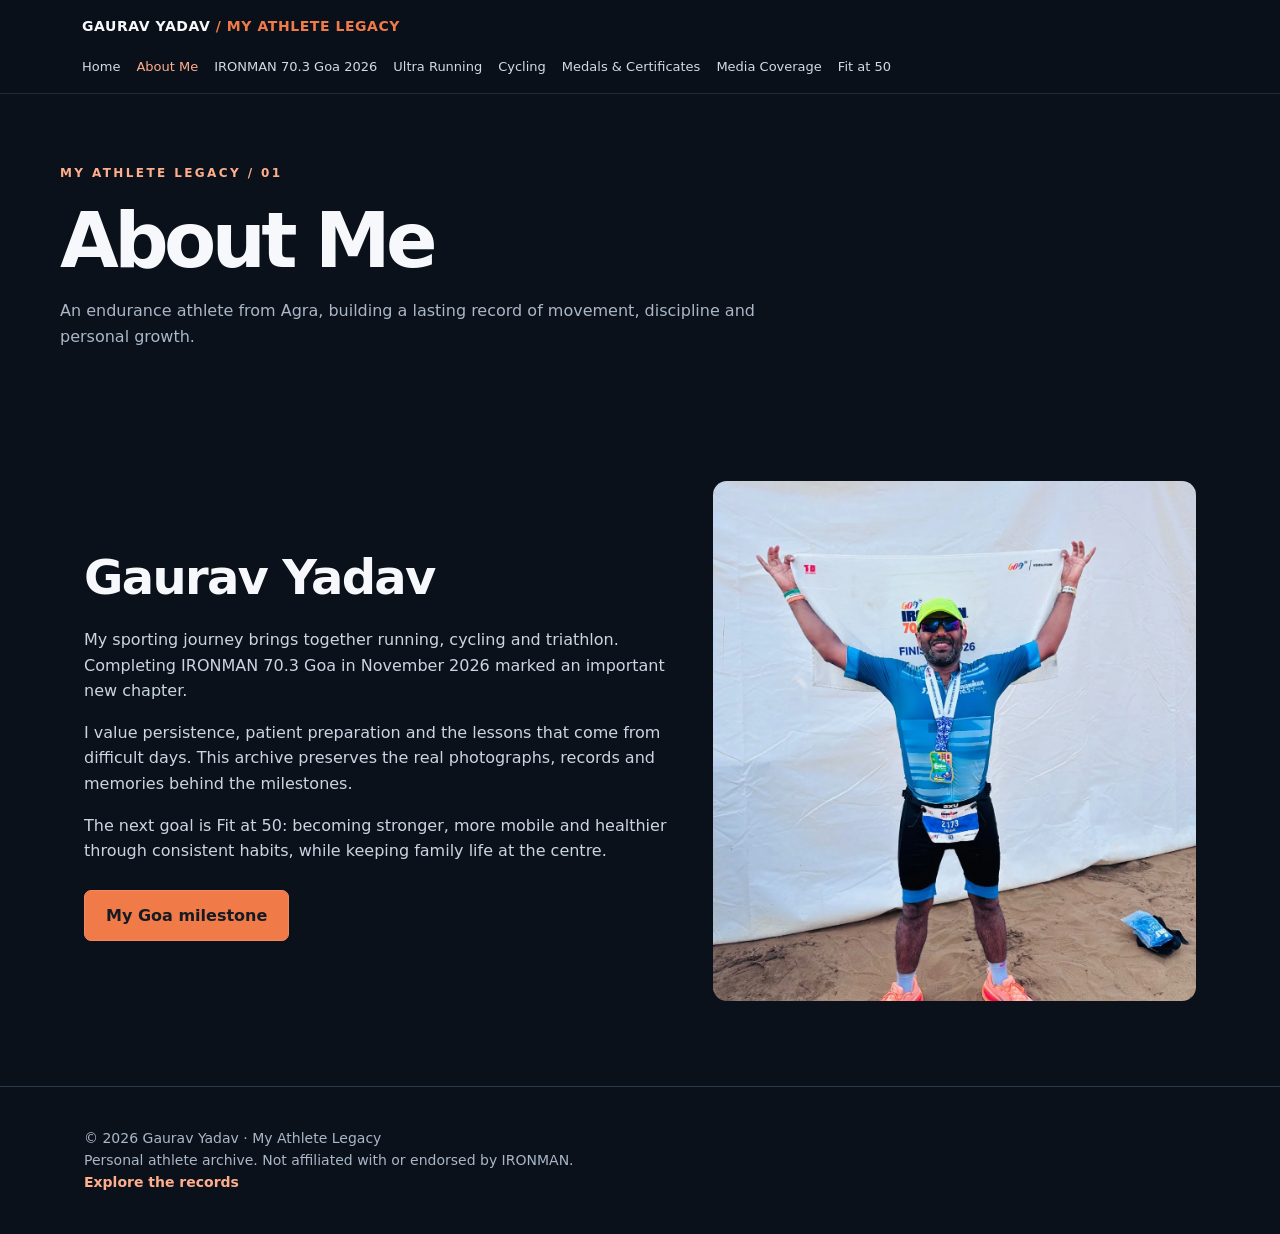
==== about.html @ 957e0de1 "Publish verified eight-page My Athlete Legacy website with actual race photos" ====
<!doctype html><html lang="en"><head><meta charset="utf-8"><meta name="viewport" content="width=device-width,initial-scale=1"><meta name="theme-color" content="#0a111b"><meta name="description" content="Meet Gaurav Yadav, an endurance athlete from Agra."><title>About Me | Gaurav Yadav</title><link rel="stylesheet" href="styles.css"></head><body><a class="skip" href="#main">Skip to content</a><header><div class="nav"><a class="brand" href="index.html">GAURAV YADAV <span>/ MY ATHLETE LEGACY</span></a><button class="menu-toggle" aria-expanded="false" aria-controls="navigation">Menu</button><nav id="navigation" aria-label="Main navigation"><a href="index.html">Home</a><a href="about.html" aria-current="page">About Me</a><a href="ironman-goa-2026.html">IRONMAN 70.3 Goa 2026</a><a href="ultra-running.html">Ultra Running</a><a href="cycling.html">Cycling</a><a href="medals-certificates.html">Medals & Certificates</a><a href="media.html">Media Coverage</a><a href="fit-at-50.html">Fit at 50</a></nav></div></header><main id="main"><div class="pagehead wrap"><div class="eyebrow">My Athlete Legacy / 01</div><h1>About Me</h1><p>An endurance athlete from Agra, building a lasting record of movement, discipline and personal growth.</p></div><section><div class="wrap"><div class="split"><div class="story"><h2>Gaurav Yadav</h2><p>My sporting journey brings together running, cycling and triathlon. Completing IRONMAN 70.3 Goa in November 2026 marked an important new chapter.</p><p>I value persistence, patient preparation and the lessons that come from difficult days. This archive preserves the real photographs, records and memories behind the milestones.</p><p>The next goal is Fit at 50: becoming stronger, more mobile and healthier through consistent habits, while keeping family life at the centre.</p><a class="btn" href="ironman-goa-2026.html">My Goa milestone</a></div><a href="assets/hero.webp" target="_blank" rel="noopener"><img class="" src="assets/hero.webp" alt="Gaurav Yadav wearing his finisher medal at the Goa venue" loading="lazy"></a></div></div></section></main><footer><div class="wrap">© 2026 Gaurav Yadav · My Athlete Legacy<br>Personal athlete archive. Not affiliated with or endorsed by IRONMAN.<br><a class="section-link" href="medals-certificates.html">Explore the records</a></div></footer><script src="site.js" defer></script></body></html>
---- styles.css ----
:root{--bg:#0a111b;--panel:#111e2c;--muted:#aab7c7;--accent:#f07a48;--line:#2c3b4b}*{box-sizing:border-box}html{scroll-behavior:smooth}body{margin:0;background:var(--bg);color:#f6f8fb;font-family:system-ui,-apple-system,Segoe UI,sans-serif;line-height:1.6}a{color:inherit;text-decoration:none}img{max-width:100%;display:block}header{position:sticky;top:0;z-index:10;background:#0a111be8;backdrop-filter:blur(14px);border-bottom:1px solid #ffffff1c}.nav{max-width:1160px;margin:auto;padding:15px 22px;display:flex;align-items:center;justify-content:space-between;gap:15px}.brand{font-weight:850;letter-spacing:.04em}.brand span{color:var(--accent)}nav{display:flex;gap:20px;flex-wrap:wrap}nav a{font-size:13px;color:#d1dbe6}nav a:hover{color:var(--accent)}.hero{min-height:690px;position:relative;display:flex;align-items:center;background:linear-gradient(90deg,#07101df2 0%,#07101dc9 40%,#07101d12 100%),url('assets/hero.webp') center 38%/cover}.wrap{max-width:1160px;margin:auto;padding:0 24px}.hero .wrap{width:100%}.eyebrow{color:#ffae8b;text-transform:uppercase;font-size:12px;letter-spacing:.2em;font-weight:800}h1{font-size:clamp(44px,7vw,94px);line-height:1.04;letter-spacing:-.06em;margin:18px 0;max-width:790px}h2{font-size:clamp(30px,4vw,48px);line-height:1.15;letter-spacing:-.035em;margin:10px 0 22px}h3{margin:8px 0;font-size:21px}.hero p{font-size:19px;max-width:560px;color:#e2e7ee}.btn{display:inline-block;border:1px solid #f08a62;background:var(--accent);color:#161b23;padding:12px 21px;border-radius:7px;font-weight:800;margin:10px 10px 0 0}.btn.secondary{background:#0a111b9c;color:white;border-color:#b4c0cf}.stats{display:grid;grid-template-columns:repeat(4,1fr);gap:1px;background:var(--line);border:1px solid var(--line);border-radius:12px;overflow:hidden;margin-top:-42px;position:relative;z-index:2}.stat{background:var(--panel);padding:25px 16px;text-align:center}.stat b{font-size:clamp(20px,3vw,34px);display:block;line-height:1.3}.stat small{color:var(--muted)}section{padding:85px 0}.intro{color:var(--muted);max-width:740px;font-size:17px}.split{display:grid;grid-template-columns:1.1fr .9fr;gap:38px;align-items:center}.split img{border-radius:14px;max-height:520px;width:100%;object-fit:cover}.story p{color:#cbd5e1}.cards{display:grid;grid-template-columns:repeat(3,1fr);gap:18px}.card{background:var(--panel);border:1px solid var(--line);border-radius:12px;overflow:hidden}.card img{width:100%;height:260px;object-fit:cover}.card .content{padding:22px}.card p{color:var(--muted);margin:0}.timing{width:100%;border-collapse:collapse;max-width:680px}.timing td{padding:14px 10px;border-bottom:1px solid var(--line)}.timing td:last-child{text-align:right;font-weight:800}.gallery{display:grid;grid-template-columns:repeat(4,1fr);gap:10px}.gallery a{overflow:hidden;border-radius:9px;background:var(--panel)}.gallery img{height:230px;width:100%;object-fit:cover;transition:transform .25s}.gallery img:hover{transform:scale(1.04)}.gallery a:first-child{grid-column:span 2;grid-row:span 2}.gallery a:first-child img{height:470px}.section-dark{background:#0e1a28}.document{display:grid;grid-template-columns:1fr 1fr;gap:24px}.document figure{margin:0;background:var(--panel);padding:12px;border-radius:12px}.document img{width:100%;height:390px;object-fit:contain;background:#1b2430}.document figcaption{color:var(--muted);padding:12px 4px;font-size:14px}.future{border:1px solid var(--line);padding:28px;border-radius:12px;background:linear-gradient(135deg,#19283b,#0b1420)}footer{padding:40px 0;border-top:1px solid var(--line);color:var(--muted);font-size:14px}.note{font-size:13px;color:var(--muted)}@media(max-width:760px){nav{gap:9px}nav a{font-size:11px}.brand{font-size:13px}.hero{min-height:640px;background:linear-gradient(0deg,#07101df5,#07101d60),url('assets/hero.webp') 55% center/cover}.stats{grid-template-columns:repeat(2,1fr)}.split,.document{grid-template-columns:1fr}.cards{grid-template-columns:1fr}.gallery{grid-template-columns:repeat(2,1fr)}.gallery a:first-child{grid-column:span 2;grid-row:span 1}.gallery a:first-child img{height:320px}.gallery img{height:190px}section{padding:60px 0}}

.nav{flex-wrap:wrap}.brand{font-size:14px}nav{gap:16px;width:100%;padding-top:5px}nav a[aria-current=page]{color:#ffae8b}a:focus-visible,button:focus-visible{outline:3px solid #ffae8b;outline-offset:5px}.skip{position:absolute;left:-9999px}.skip:focus{left:20px;top:10px;z-index:99;background:#fff;color:#000;padding:10px}.pagehead{padding:70px 0 30px}.pagehead h1{font-size:clamp(40px,6vw,76px)}.pagehead p{max-width:740px;color:var(--muted)}.full-image{width:100%;max-height:680px;object-fit:contain;background:#142131;border-radius:12px}.gallery a:first-child{grid-column:auto;grid-row:auto}.gallery a:first-child img{height:230px}.menu-toggle{display:none;background:transparent;color:white;border:1px solid var(--line);border-radius:5px;padding:8px 12px;font:inherit}.archive-note{border-left:3px solid var(--accent);padding:10px 18px;color:var(--muted)}.card a{display:block}.section-link{color:#ffae8b;font-weight:700}.stats{margin-bottom:30px}section{scroll-margin-top:140px}@media(max-width:760px){.menu-toggle{display:block}nav{display:none;flex-direction:column;gap:0}nav.open{display:flex}nav a{font-size:14px;padding:10px 0}.nav{padding:12px 18px}.brand{max-width:245px;font-size:12px}.hero{min-height:630px}.gallery a:first-child img,.gallery img{height:210px}.wrap{padding-left:20px;padding-right:20px}.document img{height:auto;max-height:650px}.pagehead{padding-top:40px}.timing td{font-size:14px;padding:12px 5px}}@media(prefers-reduced-motion:reduce){html{scroll-behavior:auto}.gallery img{transition:none}}
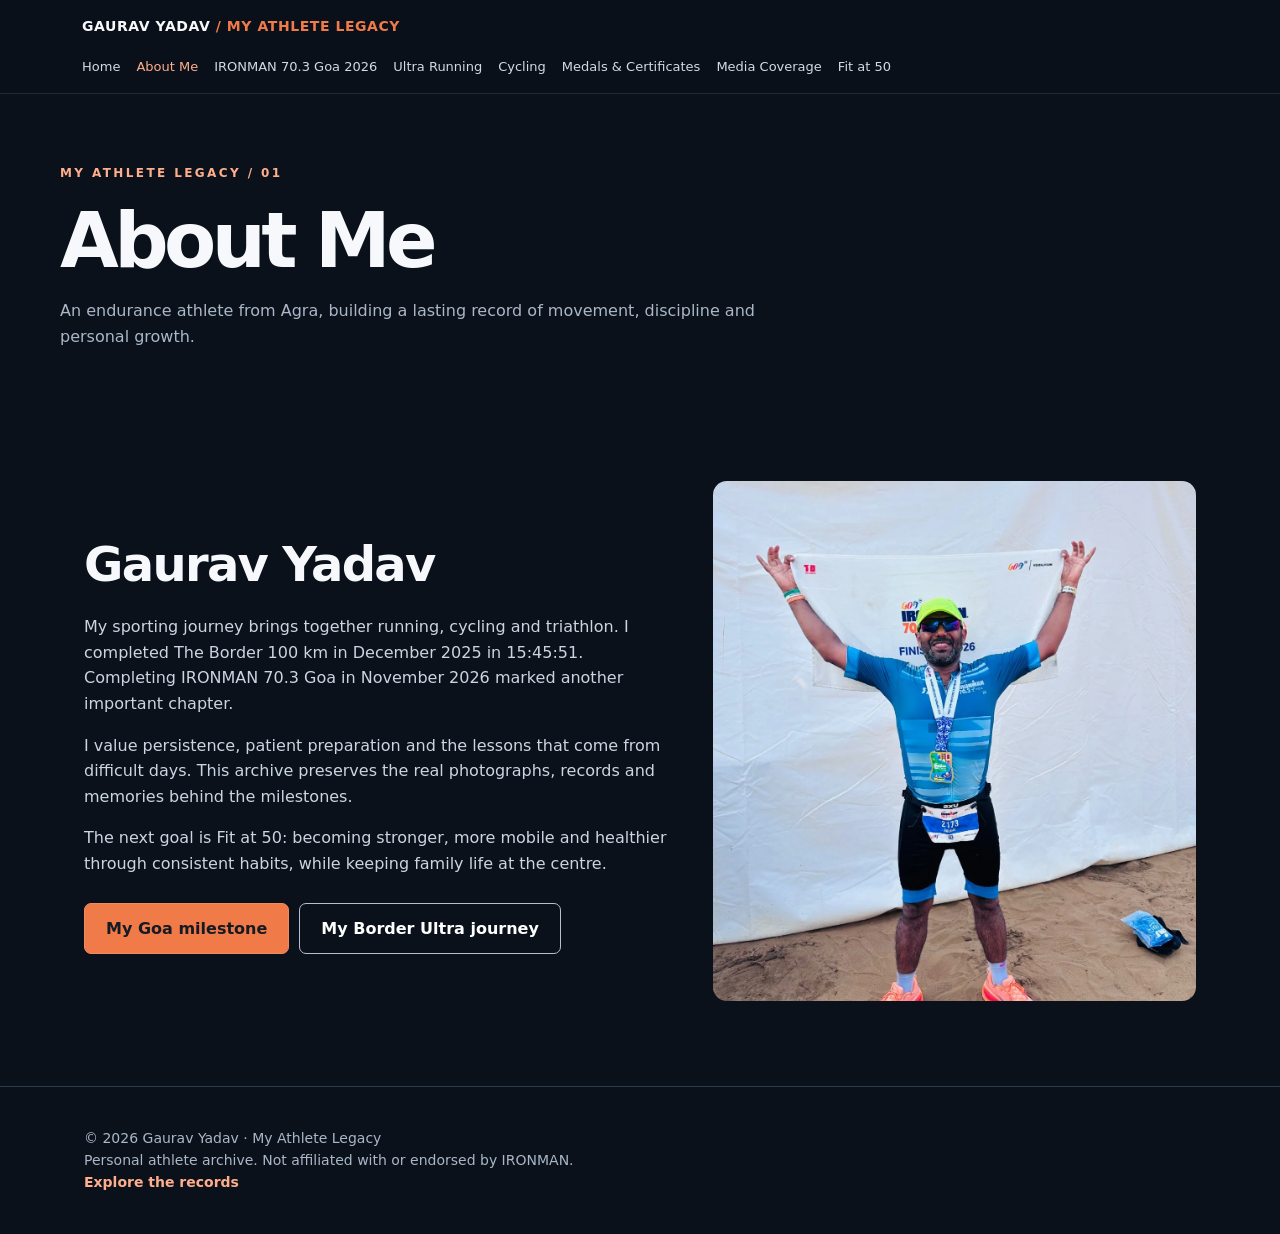
==== commit b4e61d13: "Publish verified Border Ultra 100 km chapter with certificate, medal and curated race gallery" ====
--- a/about.html
+++ b/about.html
@@ -1 +1 @@
-<!doctype html><html lang="en"><head><meta charset="utf-8"><meta name="viewport" content="width=device-width,initial-scale=1"><meta name="theme-color" content="#0a111b"><meta name="description" content="Meet Gaurav Yadav, an endurance athlete from Agra."><title>About Me | Gaurav Yadav</title><link rel="stylesheet" href="styles.css"></head><body><a class="skip" href="#main">Skip to content</a><header><div class="nav"><a class="brand" href="index.html">GAURAV YADAV <span>/ MY ATHLETE LEGACY</span></a><button class="menu-toggle" aria-expanded="false" aria-controls="navigation">Menu</button><nav id="navigation" aria-label="Main navigation"><a href="index.html">Home</a><a href="about.html" aria-current="page">About Me</a><a href="ironman-goa-2026.html">IRONMAN 70.3 Goa 2026</a><a href="ultra-running.html">Ultra Running</a><a href="cycling.html">Cycling</a><a href="medals-certificates.html">Medals & Certificates</a><a href="media.html">Media Coverage</a><a href="fit-at-50.html">Fit at 50</a></nav></div></header><main id="main"><div class="pagehead wrap"><div class="eyebrow">My Athlete Legacy / 01</div><h1>About Me</h1><p>An endurance athlete from Agra, building a lasting record of movement, discipline and personal growth.</p></div><section><div class="wrap"><div class="split"><div class="story"><h2>Gaurav Yadav</h2><p>My sporting journey brings together running, cycling and triathlon. Completing IRONMAN 70.3 Goa in November 2026 marked an important new chapter.</p><p>I value persistence, patient preparation and the lessons that come from difficult days. This archive preserves the real photographs, records and memories behind the milestones.</p><p>The next goal is Fit at 50: becoming stronger, more mobile and healthier through consistent habits, while keeping family life at the centre.</p><a class="btn" href="ironman-goa-2026.html">My Goa milestone</a></div><a href="assets/hero.webp" target="_blank" rel="noopener"><img class="" src="assets/hero.webp" alt="Gaurav Yadav wearing his finisher medal at the Goa venue" loading="lazy"></a></div></div></section></main><footer><div class="wrap">© 2026 Gaurav Yadav · My Athlete Legacy<br>Personal athlete archive. Not affiliated with or endorsed by IRONMAN.<br><a class="section-link" href="medals-certificates.html">Explore the records</a></div></footer><script src="site.js" defer></script></body></html>+<!doctype html><html lang="en"><head><meta charset="utf-8"><meta name="viewport" content="width=device-width,initial-scale=1"><meta name="theme-color" content="#0a111b"><meta name="description" content="Meet Gaurav Yadav, an endurance athlete from Agra."><title>About Me | Gaurav Yadav</title><link rel="stylesheet" href="styles.css"></head><body><a class="skip" href="#main">Skip to content</a><header><div class="nav"><a class="brand" href="index.html">GAURAV YADAV <span>/ MY ATHLETE LEGACY</span></a><button class="menu-toggle" aria-expanded="false" aria-controls="navigation">Menu</button><nav id="navigation" aria-label="Main navigation"><a href="index.html">Home</a><a href="about.html" aria-current="page">About Me</a><a href="ironman-goa-2026.html">IRONMAN 70.3 Goa 2026</a><a href="ultra-running.html">Ultra Running</a><a href="cycling.html">Cycling</a><a href="medals-certificates.html">Medals & Certificates</a><a href="media.html">Media Coverage</a><a href="fit-at-50.html">Fit at 50</a></nav></div></header><main id="main"><div class="pagehead wrap"><div class="eyebrow">My Athlete Legacy / 01</div><h1>About Me</h1><p>An endurance athlete from Agra, building a lasting record of movement, discipline and personal growth.</p></div><section><div class="wrap"><div class="split"><div class="story"><h2>Gaurav Yadav</h2><p>My sporting journey brings together running, cycling and triathlon. I completed The Border 100 km in December 2025 in 15:45:51. Completing IRONMAN 70.3 Goa in November 2026 marked another important chapter.</p><p>I value persistence, patient preparation and the lessons that come from difficult days. This archive preserves the real photographs, records and memories behind the milestones.</p><p>The next goal is Fit at 50: becoming stronger, more mobile and healthier through consistent habits, while keeping family life at the centre.</p><a class="btn" href="ironman-goa-2026.html">My Goa milestone</a><a class="btn secondary" href="border-ultra-100km-2025.html">My Border Ultra journey</a></div><a href="assets/hero.webp" target="_blank" rel="noopener"><img class="" src="assets/hero.webp" alt="Gaurav Yadav wearing his finisher medal at the Goa venue" loading="lazy"></a></div></div></section></main><footer><div class="wrap">© 2026 Gaurav Yadav · My Athlete Legacy<br>Personal athlete archive. Not affiliated with or endorsed by IRONMAN.<br><a class="section-link" href="medals-certificates.html">Explore the records</a></div></footer><script src="site.js" defer></script></body></html>
--- a/styles.css
+++ b/styles.css
@@ -2,3 +2,8 @@
 :root{--bg:#0a111b;--panel:#111e2c;--muted:#aab7c7;--accent:#f07a48;--line:#2c3b4b}*{box-sizing:border-box}html{scroll-behavior:smooth}body{margin:0;background:var(--bg);color:#f6f8fb;font-family:system-ui,-apple-system,Segoe UI,sans-serif;line-height:1.6}a{color:inherit;text-decoration:none}img{max-width:100%;display:block}header{position:sticky;top:0;z-index:10;background:#0a111be8;backdrop-filter:blur(14px);border-bottom:1px solid #ffffff1c}.nav{max-width:1160px;margin:auto;padding:15px 22px;display:flex;align-items:center;justify-content:space-between;gap:15px}.brand{font-weight:850;letter-spacing:.04em}.brand span{color:var(--accent)}nav{display:flex;gap:20px;flex-wrap:wrap}nav a{font-size:13px;color:#d1dbe6}nav a:hover{color:var(--accent)}.hero{min-height:690px;position:relative;display:flex;align-items:center;background:linear-gradient(90deg,#07101df2 0%,#07101dc9 40%,#07101d12 100%),url('assets/hero.webp') center 38%/cover}.wrap{max-width:1160px;margin:auto;padding:0 24px}.hero .wrap{width:100%}.eyebrow{color:#ffae8b;text-transform:uppercase;font-size:12px;letter-spacing:.2em;font-weight:800}h1{font-size:clamp(44px,7vw,94px);line-height:1.04;letter-spacing:-.06em;margin:18px 0;max-width:790px}h2{font-size:clamp(30px,4vw,48px);line-height:1.15;letter-spacing:-.035em;margin:10px 0 22px}h3{margin:8px 0;font-size:21px}.hero p{font-size:19px;max-width:560px;color:#e2e7ee}.btn{display:inline-block;border:1px solid #f08a62;background:var(--accent);color:#161b23;padding:12px 21px;border-radius:7px;font-weight:800;margin:10px 10px 0 0}.btn.secondary{background:#0a111b9c;color:white;border-color:#b4c0cf}.stats{display:grid;grid-template-columns:repeat(4,1fr);gap:1px;background:var(--line);border:1px solid var(--line);border-radius:12px;overflow:hidden;margin-top:-42px;position:relative;z-index:2}.stat{background:var(--panel);padding:25px 16px;text-align:center}.stat b{font-size:clamp(20px,3vw,34px);display:block;line-height:1.3}.stat small{color:var(--muted)}section{padding:85px 0}.intro{color:var(--muted);max-width:740px;font-size:17px}.split{display:grid;grid-template-columns:1.1fr .9fr;gap:38px;align-items:center}.split img{border-radius:14px;max-height:520px;width:100%;object-fit:cover}.story p{color:#cbd5e1}.cards{display:grid;grid-template-columns:repeat(3,1fr);gap:18px}.card{background:var(--panel);border:1px solid var(--line);border-radius:12px;overflow:hidden}.card img{width:100%;height:260px;object-fit:cover}.card .content{padding:22px}.card p{color:var(--muted);margin:0}.timing{width:100%;border-collapse:collapse;max-width:680px}.timing td{padding:14px 10px;border-bottom:1px solid var(--line)}.timing td:last-child{text-align:right;font-weight:800}.gallery{display:grid;grid-template-columns:repeat(4,1fr);gap:10px}.gallery a{overflow:hidden;border-radius:9px;background:var(--panel)}.gallery img{height:230px;width:100%;object-fit:cover;transition:transform .25s}.gallery img:hover{transform:scale(1.04)}.gallery a:first-child{grid-column:span 2;grid-row:span 2}.gallery a:first-child img{height:470px}.section-dark{background:#0e1a28}.document{display:grid;grid-template-columns:1fr 1fr;gap:24px}.document figure{margin:0;background:var(--panel);padding:12px;border-radius:12px}.document img{width:100%;height:390px;object-fit:contain;background:#1b2430}.document figcaption{color:var(--muted);padding:12px 4px;font-size:14px}.future{border:1px solid var(--line);padding:28px;border-radius:12px;background:linear-gradient(135deg,#19283b,#0b1420)}footer{padding:40px 0;border-top:1px solid var(--line);color:var(--muted);font-size:14px}.note{font-size:13px;color:var(--muted)}@media(max-width:760px){nav{gap:9px}nav a{font-size:11px}.brand{font-size:13px}.hero{min-height:640px;background:linear-gradient(0deg,#07101df5,#07101d60),url('assets/hero.webp') 55% center/cover}.stats{grid-template-columns:repeat(2,1fr)}.split,.document{grid-template-columns:1fr}.cards{grid-template-columns:1fr}.gallery{grid-template-columns:repeat(2,1fr)}.gallery a:first-child{grid-column:span 2;grid-row:span 1}.gallery a:first-child img{height:320px}.gallery img{height:190px}section{padding:60px 0}}
 
 .nav{flex-wrap:wrap}.brand{font-size:14px}nav{gap:16px;width:100%;padding-top:5px}nav a[aria-current=page]{color:#ffae8b}a:focus-visible,button:focus-visible{outline:3px solid #ffae8b;outline-offset:5px}.skip{position:absolute;left:-9999px}.skip:focus{left:20px;top:10px;z-index:99;background:#fff;color:#000;padding:10px}.pagehead{padding:70px 0 30px}.pagehead h1{font-size:clamp(40px,6vw,76px)}.pagehead p{max-width:740px;color:var(--muted)}.full-image{width:100%;max-height:680px;object-fit:contain;background:#142131;border-radius:12px}.gallery a:first-child{grid-column:auto;grid-row:auto}.gallery a:first-child img{height:230px}.menu-toggle{display:none;background:transparent;color:white;border:1px solid var(--line);border-radius:5px;padding:8px 12px;font:inherit}.archive-note{border-left:3px solid var(--accent);padding:10px 18px;color:var(--muted)}.card a{display:block}.section-link{color:#ffae8b;font-weight:700}.stats{margin-bottom:30px}section{scroll-margin-top:140px}@media(max-width:760px){.menu-toggle{display:block}nav{display:none;flex-direction:column;gap:0}nav.open{display:flex}nav a{font-size:14px;padding:10px 0}.nav{padding:12px 18px}.brand{max-width:245px;font-size:12px}.hero{min-height:630px}.gallery a:first-child img,.gallery img{height:210px}.wrap{padding-left:20px;padding-right:20px}.document img{height:auto;max-height:650px}.pagehead{padding-top:40px}.timing td{font-size:14px;padding:12px 5px}}@media(prefers-reduced-motion:reduce){html{scroll-behavior:auto}.gallery img{transition:none}}
+
+/* Border Ultra chapter */
+.border-intro,.border-story,.border-results{display:grid;grid-template-columns:minmax(0,1fr) minmax(0,1fr);gap:42px;align-items:center}.border-opening{padding:64px 0 82px}.border-intro h1{font-size:clamp(40px,5vw,68px);letter-spacing:-.045em}.border-intro p,.border-story p{color:#cbd5e1}.border-lead{width:100%;height:auto;min-height:370px;object-fit:cover;border-radius:14px}.border-stats{margin-top:-32px}.border-story-photo{width:100%;height:auto;max-height:540px;object-fit:contain;border-radius:14px}.border-certificate{margin:0}.border-certificate img{width:100%;height:auto;max-height:820px;object-fit:contain;border-radius:10px}.border-certificate figcaption{font-size:13px;color:var(--muted);margin-top:10px}.border-page .timing{width:100%}.border-page .timing th{text-align:left;font-weight:500;padding:13px 10px;border-bottom:1px solid var(--line);color:#cbd5e1}.border-gallery{display:grid;grid-template-columns:repeat(3,minmax(0,1fr));gap:20px}.border-gallery figure{margin:0;background:var(--panel);border:1px solid var(--line);border-radius:10px;overflow:hidden}.border-gallery img{width:100%;height:300px;object-fit:contain;background:#09121d}.border-gallery figcaption{padding:12px 14px;font-size:13px;color:#bac7d6}.border-gallery-heading{margin:42px 0 20px}.border-keepsakes{margin-bottom:24px}.border-keepsakes img{height:350px;object-fit:contain}.border-page .stats b{font-variant-numeric:tabular-nums}.border-page .wrap{min-width:0}
+@media(max-width:760px){.border-intro,.border-story,.border-results{grid-template-columns:minmax(0,1fr);gap:28px}.border-opening{padding:38px 0 64px}.border-lead{min-height:0}.border-intro h1{font-size:clamp(38px,10vw,60px)}.border-gallery{grid-template-columns:repeat(2,minmax(0,1fr));gap:12px}.border-gallery img{height:220px}.border-gallery figcaption{padding:9px;font-size:12px}.border-page .timing th{font-size:14px;padding:12px 5px}.border-stats{margin-top:-26px}.border-page .stat{padding:20px 8px}.border-page .stat b{font-size:24px}}
+@media(max-width:420px){.border-gallery{grid-template-columns:minmax(0,1fr)}.border-gallery img{height:330px}}
